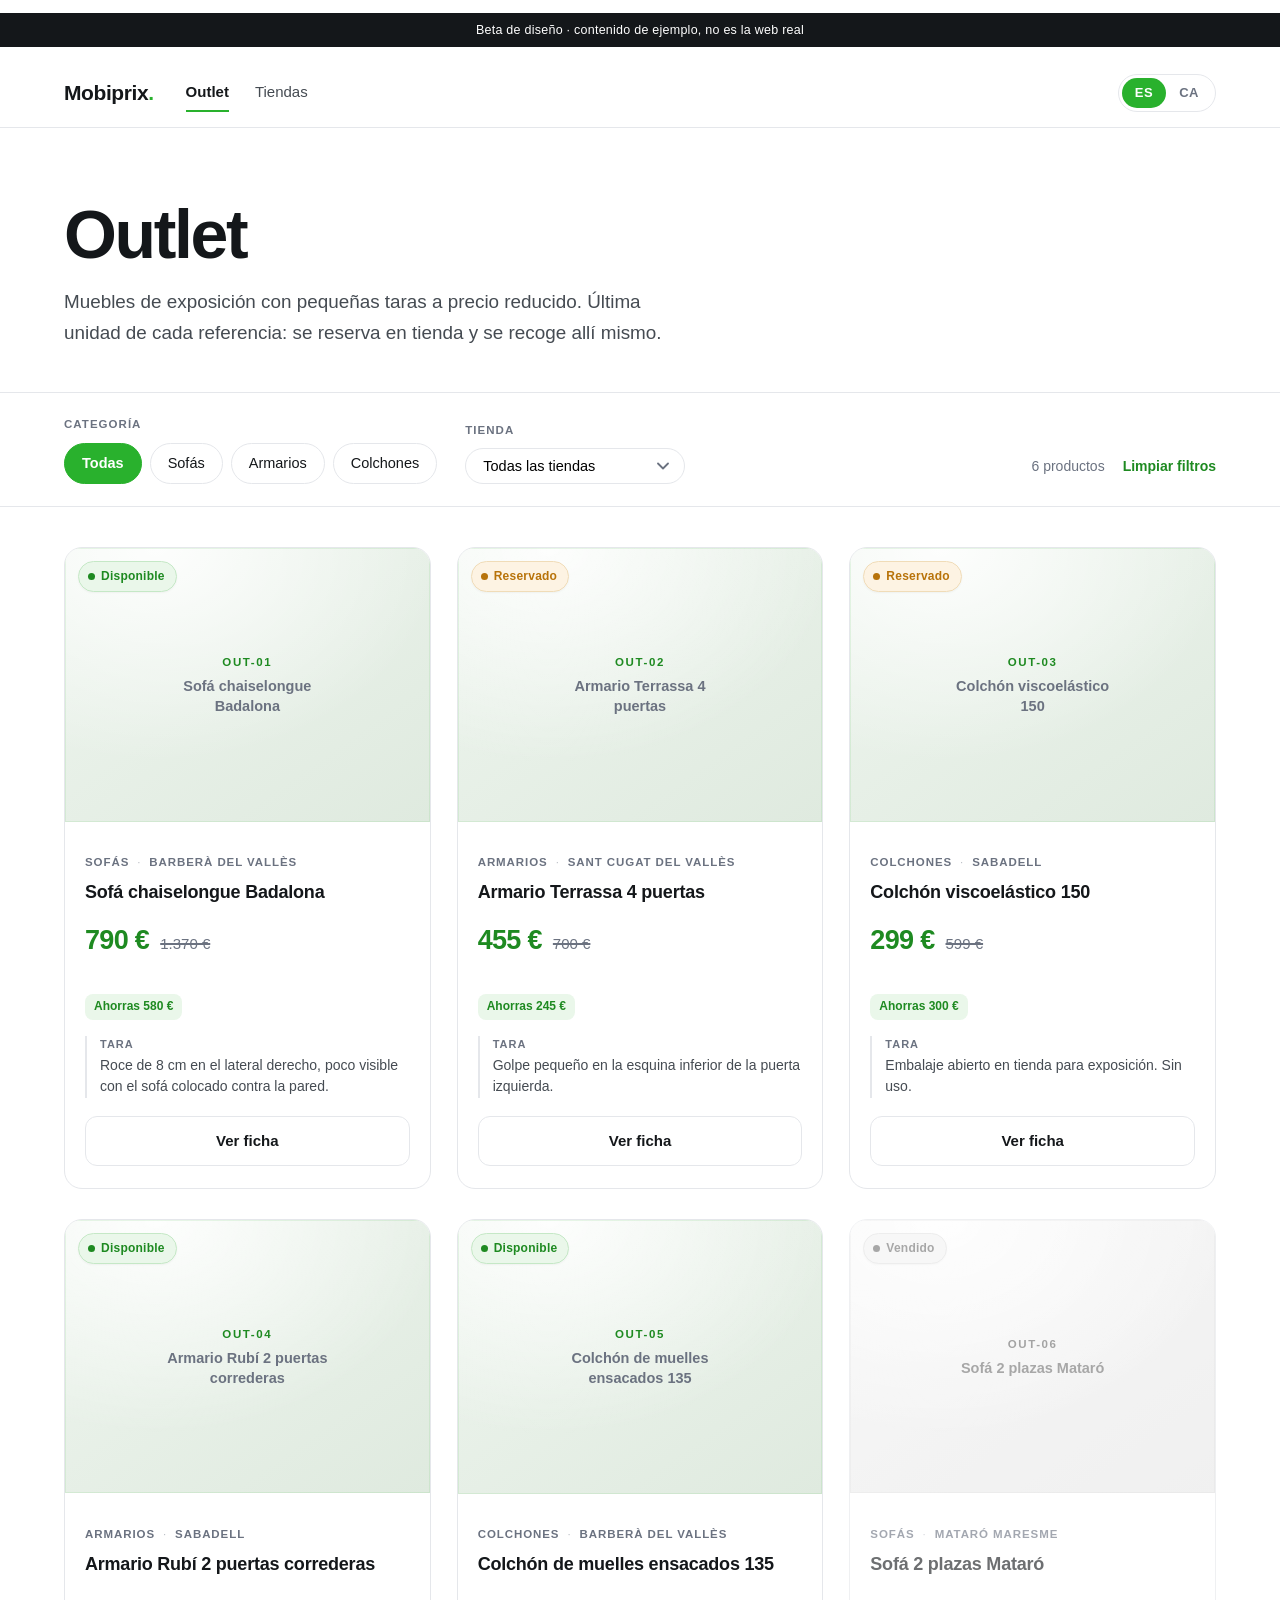
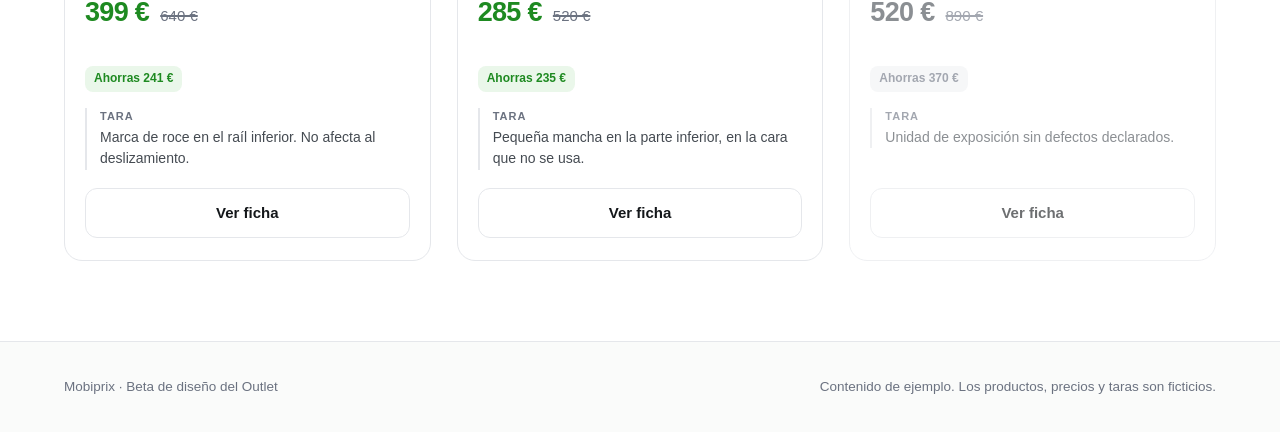
==== index.html @ 19062ee0 "Beta visual del Outlet de Mobiprix Demo estática y navegable para enseñarle el diseño al cliente ant" ====
<!doctype html>
<html lang="es" data-i18n-documento="meta.titulo">
<head>
  <meta charset="utf-8">
  <meta name="viewport" content="width=device-width, initial-scale=1">
  <title>Outlet — Mobiprix</title>
  <meta name="description" content="">
  <meta name="robots" content="noindex, nofollow">
  <link rel="stylesheet" href="/assets/css/styles.css">
</head>
<body>

  <p class="demo-bar" data-i18n="demo.aviso"></p>

  <header class="cabecera">
    <div class="contenedor cabecera__fila">
      <a class="marca" href="/">Mobiprix<span class="marca__punto">.</span></a>

      <nav class="nav">
        <a class="nav__enlace" href="/" aria-current="page" data-i18n="nav.outlet"></a>
        <span class="nav__enlace" data-i18n="nav.tiendas"></span>
      </nav>

      <div class="idioma" role="group" data-i18n-aria="idioma.etiqueta">
        <button type="button" class="idioma__btn" data-idioma="es" aria-pressed="true">ES</button>
        <button type="button" class="idioma__btn" data-idioma="ca" aria-pressed="false">CA</button>
      </div>
    </div>
  </header>

  <main>
    <section class="hero">
      <div class="contenedor">
        <h1 class="hero__titulo" data-i18n="hero.titulo"></h1>
        <p class="hero__subtitulo" data-i18n="hero.subtitulo"></p>
      </div>
    </section>

    <section class="filtros">
      <div class="contenedor filtros__fila">
        <div class="filtros__grupo">
          <span class="filtros__etiqueta" id="et-categoria" data-i18n="filtros.categoria"></span>
          <div class="pills" id="pills-categoria" role="group" aria-labelledby="et-categoria"></div>
        </div>

        <div class="filtros__grupo">
          <label class="filtros__etiqueta" for="select-tienda" data-i18n="filtros.tienda"></label>
          <select class="select" id="select-tienda"></select>
        </div>

        <div class="filtros__cola">
          <span class="recuento" id="recuento" aria-live="polite"></span>
          <button type="button" class="enlace-boton" data-limpiar data-i18n="filtros.limpiar"></button>
        </div>
      </div>
    </section>

    <div class="contenedor">
      <div class="rejilla" id="rejilla"></div>

      <div class="vacio oculto" id="vacio">
        <p class="vacio__titulo" data-i18n="vacio.titulo"></p>
        <p class="vacio__texto" data-i18n="vacio.texto"></p>
        <button type="button" class="boton boton--secundario boton--auto" data-limpiar
                data-i18n="filtros.limpiar"></button>
      </div>
    </div>
  </main>

  <footer class="pie">
    <div class="contenedor pie__fila">
      <span data-i18n="footer.texto"></span>
      <span data-i18n="footer.nota"></span>
    </div>
  </footer>

  <script type="module" src="/assets/js/outlet.js"></script>
</body>
</html>
---- assets/css/styles.css ----
/* ==========================================================================
   Outlet Mobiprix — beta de diseño
   Estilo "Outlet limpio": fondo blanco, mucho aire, verde de marca como
   color de precio y estado (sustituye al rojo/coral de mobiprix.com).
   ========================================================================== */

:root {
  /* Marca */
  --verde:        #29b12d;
  --verde-fuerte: #1e8a21;
  --verde-suave:  #eaf7ea;
  --verde-borde:  #c5e8c6;

  /* Estados */
  --ambar:        #b8730a;
  --ambar-suave:  #fdf3e3;
  --ambar-borde:  #f0dcb8;
  --gris-estado:  #6b7280;
  --gris-suave:   #f1f2f4;
  --gris-borde:   #e0e2e6;

  /* Neutros */
  --tinta:     #14171a;
  --tinta-2:   #454b52;
  --tinta-3:   #6b7280;
  --linea:     #e5e7eb;
  --fondo:     #ffffff;
  --fondo-2:   #fafbfa;

  /* Forma */
  --r-s:  8px;
  --r-m:  12px;
  --r-l:  18px;
  --sombra:      0 1px 2px rgba(20, 23, 26, .04);
  --sombra-alta: 0 12px 32px rgba(20, 23, 26, .10);

  /* Medida */
  --ancho: 1200px;

  /* Tipografía: stack de sistema mientras no haya manual de marca */
  --fuente: -apple-system, BlinkMacSystemFont, "Segoe UI", Roboto,
            "Helvetica Neue", Arial, sans-serif;
}

* { box-sizing: border-box; }

html { -webkit-text-size-adjust: 100%; }

body {
  margin: 0;
  font-family: var(--fuente);
  color: var(--tinta);
  background: var(--fondo);
  line-height: 1.6;
  font-size: 16px;
  -webkit-font-smoothing: antialiased;
}

img { max-width: 100%; display: block; }
button { font: inherit; color: inherit; }
a { color: inherit; }

.contenedor {
  width: 100%;
  max-width: var(--ancho);
  margin: 0 auto;
  padding: 0 24px;
}

.oculto { display: none !important; }

.solo-lectores {
  position: absolute; width: 1px; height: 1px;
  padding: 0; margin: -1px; overflow: hidden;
  clip: rect(0 0 0 0); white-space: nowrap; border: 0;
}

/* --------------------------------------------------------------- Aviso demo */

.demo-bar {
  background: var(--tinta);
  color: #fff;
  font-size: 12.5px;
  letter-spacing: .02em;
  text-align: center;
  padding: 7px 16px;
}

/* -------------------------------------------------------------------- Header */

.cabecera {
  position: sticky;
  top: 0;
  z-index: 40;
  background: rgba(255, 255, 255, .92);
  backdrop-filter: saturate(180%) blur(10px);
  border-bottom: 1px solid var(--linea);
}

.cabecera__fila {
  display: flex;
  align-items: center;
  gap: 32px;
  height: 68px;
}

.marca {
  font-size: 21px;
  font-weight: 800;
  letter-spacing: -.02em;
  text-decoration: none;
  white-space: nowrap;
}
.marca__punto { color: var(--verde); }

.nav {
  display: flex;
  gap: 26px;
  margin-right: auto;
}

.nav__enlace {
  text-decoration: none;
  font-size: 15px;
  font-weight: 500;
  color: var(--tinta-2);
  padding: 6px 0;
  border-bottom: 2px solid transparent;
  transition: color .15s, border-color .15s;
}
.nav__enlace:hover { color: var(--tinta); }
.nav__enlace[aria-current="page"] {
  color: var(--tinta);
  font-weight: 600;
  border-bottom-color: var(--verde);
}

/* Conmutador de idioma */
.idioma {
  display: flex;
  align-items: center;
  border: 1px solid var(--linea);
  border-radius: 999px;
  padding: 3px;
  background: #fff;
}

.idioma__btn {
  border: 0;
  background: transparent;
  cursor: pointer;
  font-size: 13px;
  font-weight: 700;
  letter-spacing: .04em;
  color: var(--tinta-3);
  padding: 5px 13px;
  border-radius: 999px;
  transition: background .15s, color .15s;
}
.idioma__btn:hover { color: var(--tinta); }
.idioma__btn[aria-pressed="true"] {
  background: var(--verde);
  color: #fff;
}

/* ---------------------------------------------------------------------- Hero */

.hero { padding: 72px 0 44px; }

.hero__titulo {
  margin: 0 0 18px;
  font-size: clamp(2.75rem, 6vw, 4.25rem);
  line-height: 1.02;
  letter-spacing: -.035em;
  font-weight: 800;
}

.hero__subtitulo {
  margin: 0;
  max-width: 60ch;
  font-size: clamp(1.02rem, 1.5vw, 1.18rem);
  color: var(--tinta-2);
  line-height: 1.62;
}

/* ------------------------------------------------------------------- Filtros */

.filtros {
  border-top: 1px solid var(--linea);
  border-bottom: 1px solid var(--linea);
  padding: 22px 0;
  margin-bottom: 40px;
}

.filtros__fila {
  display: flex;
  align-items: flex-end;
  flex-wrap: wrap;
  gap: 28px;
}

.filtros__grupo { display: flex; flex-direction: column; gap: 9px; }

.filtros__etiqueta {
  font-size: 11.5px;
  font-weight: 700;
  text-transform: uppercase;
  letter-spacing: .09em;
  color: var(--tinta-3);
}

.pills { display: flex; flex-wrap: wrap; gap: 8px; }

.pill {
  border: 1px solid var(--linea);
  background: #fff;
  border-radius: 999px;
  padding: 8px 17px;
  font-size: 14.5px;
  font-weight: 500;
  cursor: pointer;
  white-space: nowrap;
  transition: border-color .15s, background .15s, color .15s;
}
.pill:hover { border-color: var(--tinta-3); }
.pill[aria-pressed="true"] {
  background: var(--verde);
  border-color: var(--verde);
  color: #fff;
  font-weight: 600;
}

.select {
  appearance: none;
  border: 1px solid var(--linea);
  background: #fff url("data:image/svg+xml;charset=utf-8,%3Csvg xmlns='http://www.w3.org/2000/svg' width='12' height='8' viewBox='0 0 12 8'%3E%3Cpath d='M1 1.5 6 6.5l5-5' stroke='%236b7280' stroke-width='1.8' fill='none' stroke-linecap='round' stroke-linejoin='round'/%3E%3C/svg%3E")
        no-repeat right 15px center;
  border-radius: 999px;
  padding: 9px 42px 9px 17px;
  font-size: 14.5px;
  cursor: pointer;
  min-width: 220px;
  transition: border-color .15s;
}
.select:hover { border-color: var(--tinta-3); }

.filtros__cola {
  display: flex;
  align-items: center;
  gap: 18px;
  margin-left: auto;
  padding-bottom: 2px;
}

.recuento {
  font-size: 14px;
  color: var(--tinta-3);
  font-variant-numeric: tabular-nums;
  white-space: nowrap;
}

.enlace-boton {
  border: 0;
  background: transparent;
  cursor: pointer;
  font-size: 14px;
  font-weight: 600;
  color: var(--verde-fuerte);
  padding: 4px 0;
  border-bottom: 1px solid transparent;
  white-space: nowrap;
}
.enlace-boton:hover { border-bottom-color: var(--verde-fuerte); }

/* --------------------------------------------------------------------- Grid */

.rejilla {
  display: grid;
  grid-template-columns: repeat(auto-fill, minmax(285px, 1fr));
  gap: 30px 26px;
  padding-bottom: 80px;
}

/* ------------------------------------------------------------------ Tarjeta */

.tarjeta {
  display: flex;
  flex-direction: column;
  border: 1px solid var(--linea);
  border-radius: var(--r-l);
  overflow: hidden;
  background: #fff;
  transition: border-color .18s, box-shadow .18s, transform .18s;
}
.tarjeta:hover {
  border-color: var(--gris-borde);
  box-shadow: var(--sombra-alta);
  transform: translateY(-3px);
}
.tarjeta--vendido { opacity: .62; }
.tarjeta--vendido:hover { transform: none; box-shadow: var(--sombra); }

.media {
  position: relative;
  aspect-ratio: 4 / 3;
  background: var(--gris-suave);
  overflow: hidden;
}
.media img {
  width: 100%; height: 100%;
  object-fit: cover;
}
.tarjeta--vendido .media img,
.tarjeta--vendido .media--ph { filter: grayscale(1); }

/* Placeholder mientras no hay fotos reales.
   Deliberadamente suave: con seis bloques de verde saturado la página no deja
   ver el diseño, que es justo lo que el cliente tiene que valorar aquí. */
.media--ph {
  background:
    radial-gradient(130% 130% at 25% 0%, rgba(255,255,255,.9) 0%, rgba(255,255,255,0) 60%),
    linear-gradient(145deg, #eef5ee 0%, #dfeadf 100%);
  box-shadow: inset 0 0 0 1px rgba(41, 177, 45, .10);
}
.media--ph img { display: none; }

.media__ph {
  display: none;
  position: absolute;
  inset: 0;
  flex-direction: column;
  align-items: center;
  justify-content: center;
  gap: 6px;
  padding: 20px;
  text-align: center;
  color: var(--tinta-2);
}
.media--ph .media__ph { display: flex; }

.media__ph-ref {
  font-size: 11.5px;
  font-weight: 800;
  letter-spacing: .14em;
  color: var(--verde-fuerte);
}
.media__ph-nombre {
  font-size: 14.5px;
  font-weight: 600;
  line-height: 1.35;
  max-width: 22ch;
  color: var(--tinta-3);
}

.estado {
  position: absolute;
  top: 13px; left: 13px;
  display: inline-flex;
  align-items: center;
  gap: 6px;
  font-size: 12px;
  font-weight: 700;
  letter-spacing: .02em;
  padding: 5px 11px 5px 9px;
  border-radius: 999px;
  background: #fff;
  border: 1px solid var(--linea);
  box-shadow: var(--sombra);
}
.estado::before {
  content: "";
  width: 7px; height: 7px;
  border-radius: 50%;
  background: currentColor;
}
.estado--disponible { color: var(--verde-fuerte); background: var(--verde-suave); border-color: var(--verde-borde); }
.estado--reservado  { color: var(--ambar);       background: var(--ambar-suave); border-color: var(--ambar-borde); }
.estado--vendido    { color: var(--gris-estado); background: var(--gris-suave);  border-color: var(--gris-borde); }

.tarjeta__cuerpo {
  display: flex;
  flex-direction: column;
  flex: 1;
  padding: 20px 20px 22px;
}

.meta {
  display: flex;
  align-items: center;
  gap: 8px;
  font-size: 11.5px;
  font-weight: 700;
  text-transform: uppercase;
  letter-spacing: .08em;
  color: var(--tinta-3);
  margin-bottom: 10px;
}
.meta__sep { opacity: .45; font-weight: 400; }

.tarjeta__nombre {
  margin: 0 0 14px;
  font-size: 18px;
  line-height: 1.32;
  font-weight: 700;
  letter-spacing: -.012em;
}

.precios {
  display: flex;
  align-items: baseline;
  gap: 11px;
  margin-bottom: 14px;
}
.precio-antes {
  font-size: 15px;
  color: var(--tinta-3);
  text-decoration: line-through;
  text-decoration-thickness: 1.5px;
}
.precio-ahora {
  font-size: 27px;
  font-weight: 800;
  letter-spacing: -.025em;
  color: var(--verde-fuerte);
}
.tarjeta--vendido .precio-ahora { color: var(--tinta-2); }

.ahorro {
  display: inline-block;
  font-size: 12px;
  font-weight: 700;
  color: var(--verde-fuerte);
  background: var(--verde-suave);
  border-radius: var(--r-s);
  padding: 3px 9px;
}
.tarjeta--vendido .ahorro { color: var(--tinta-3); background: var(--gris-suave); }

.tara {
  margin: 0 0 18px;
  font-size: 14px;
  line-height: 1.55;
  color: var(--tinta-2);
  padding-left: 13px;
  border-left: 2px solid var(--linea);
}
.tara__etiqueta {
  display: block;
  font-size: 11px;
  font-weight: 700;
  text-transform: uppercase;
  letter-spacing: .09em;
  color: var(--tinta-3);
  margin-bottom: 2px;
}

.tarjeta__pie { margin-top: auto; }

/* -------------------------------------------------------------------- Botones */

.boton {
  display: inline-flex;
  align-items: center;
  justify-content: center;
  gap: 8px;
  width: 100%;
  border: 1px solid transparent;
  border-radius: var(--r-m);
  padding: 12px 20px;
  font-size: 15px;
  font-weight: 600;
  cursor: pointer;
  text-decoration: none;
  text-align: center;
  transition: background .15s, border-color .15s, color .15s;
}

.boton--principal { background: var(--verde); color: #fff; }
.boton--principal:hover { background: var(--verde-fuerte); }

.boton--secundario {
  background: #fff;
  color: var(--tinta);
  border-color: var(--linea);
}
.boton--secundario:hover { border-color: var(--tinta-3); }

.boton[disabled],
.boton--inerte {
  background: var(--gris-suave);
  color: var(--tinta-3);
  border-color: transparent;
  cursor: not-allowed;
}

.boton--auto { width: auto; }

/* --------------------------------------------------------------- Estado vacío */

.vacio {
  text-align: center;
  padding: 74px 24px 90px;
  border: 1px dashed var(--linea);
  border-radius: var(--r-l);
  margin-bottom: 80px;
}
.vacio__titulo {
  margin: 0 0 8px;
  font-size: 21px;
  font-weight: 700;
  letter-spacing: -.015em;
}
.vacio__texto { margin: 0 0 22px; color: var(--tinta-3); }

/* -------------------------------------------------------------------- Modales */

.modal {
  position: fixed;
  inset: 0;
  z-index: 60;
  display: flex;
  align-items: center;
  justify-content: center;
  padding: 24px;
  background: rgba(20, 23, 26, .55);
  backdrop-filter: blur(3px);
}
.modal[hidden] { display: none; }

/* La confirmación de reserva siempre por encima de la ficha en modal */
#modal-reserva { z-index: 61; }

.modal__panel {
  position: relative;
  width: 100%;
  max-width: 880px;
  max-height: 90vh;
  overflow-y: auto;
  background: #fff;
  border-radius: var(--r-l);
  box-shadow: var(--sombra-alta);
  animation: subir .2s ease-out;
}
.modal__panel--estrecho { max-width: 460px; }

@keyframes subir {
  from { opacity: 0; transform: translateY(14px); }
  to   { opacity: 1; transform: none; }
}
@media (prefers-reduced-motion: reduce) {
  .modal__panel { animation: none; }
  .tarjeta { transition: none; }
  .tarjeta:hover { transform: none; }
}

.modal__cerrar {
  position: absolute;
  top: 14px; right: 14px;
  z-index: 2;
  width: 36px; height: 36px;
  display: flex;
  align-items: center;
  justify-content: center;
  border: 1px solid var(--linea);
  border-radius: 50%;
  background: rgba(255, 255, 255, .94);
  cursor: pointer;
  font-size: 19px;
  line-height: 1;
  color: var(--tinta-2);
}
.modal__cerrar:hover { background: #fff; border-color: var(--tinta-3); color: var(--tinta); }

/* Confirmación de reserva */
.confirmacion { padding: 40px 34px 32px; text-align: center; }

.confirmacion__icono {
  width: 58px; height: 58px;
  margin: 0 auto 20px;
  border-radius: 50%;
  background: var(--verde-suave);
  color: var(--verde-fuerte);
  display: flex;
  align-items: center;
  justify-content: center;
}
.confirmacion__icono svg { width: 27px; height: 27px; }

.confirmacion__titulo {
  margin: 0 0 10px;
  font-size: 22px;
  font-weight: 800;
  letter-spacing: -.02em;
}
.confirmacion__texto {
  margin: 0 0 20px;
  color: var(--tinta-2);
  line-height: 1.6;
}
.confirmacion__nota {
  margin: 0 0 26px;
  font-size: 13px;
  color: var(--tinta-3);
  background: var(--gris-suave);
  border-radius: var(--r-s);
  padding: 10px 14px;
}

/* --------------------------------------------------------------- Ficha (detalle) */

.detalle {
  display: grid;
  grid-template-columns: minmax(0, 1.05fr) minmax(0, 1fr);
  gap: 44px;
  align-items: start;
}

.modal .detalle { padding: 30px; gap: 32px; }
.pagina-ficha .detalle { padding: 52px 0 90px; gap: 56px; }

.detalle__media {
  position: relative;
  aspect-ratio: 4 / 3;
  border-radius: var(--r-m);
  overflow: hidden;
  background: var(--gris-suave);
}
.detalle__media img { width: 100%; height: 100%; object-fit: cover; }
.detalle--vendido .detalle__media img,
.detalle--vendido .detalle__media.media--ph { filter: grayscale(1); }

.detalle__ref {
  font-size: 11.5px;
  font-weight: 700;
  text-transform: uppercase;
  letter-spacing: .1em;
  color: var(--tinta-3);
  margin-bottom: 10px;
}

.detalle__nombre {
  margin: 0 0 20px;
  font-size: clamp(1.6rem, 3vw, 2.15rem);
  line-height: 1.15;
  font-weight: 800;
  letter-spacing: -.028em;
}

.detalle__precios {
  display: flex;
  align-items: baseline;
  flex-wrap: wrap;
  gap: 13px;
  margin-bottom: 24px;
}
.detalle__precios .precio-ahora { font-size: 36px; }
.detalle__precios .precio-antes { font-size: 17px; }

.datos {
  border-top: 1px solid var(--linea);
  margin: 0 0 26px;
}
.datos__fila {
  display: grid;
  grid-template-columns: 122px minmax(0, 1fr);
  gap: 18px;
  padding: 13px 0;
  border-bottom: 1px solid var(--linea);
}
.datos__clave {
  font-size: 11.5px;
  font-weight: 700;
  text-transform: uppercase;
  letter-spacing: .08em;
  color: var(--tinta-3);
  padding-top: 3px;
}
.datos__valor { margin: 0; font-size: 15px; line-height: 1.6; color: var(--tinta-2); }
.datos__valor strong { color: var(--tinta); font-weight: 600; }

.detalle__acciones { display: flex; gap: 12px; flex-wrap: wrap; }
.detalle__acciones .boton { width: auto; min-width: 210px; }

.volver {
  display: inline-flex;
  align-items: center;
  gap: 7px;
  margin-top: 34px;
  font-size: 14.5px;
  font-weight: 600;
  color: var(--tinta-2);
  text-decoration: none;
}
.volver:hover { color: var(--verde-fuerte); }

/* -------------------------------------------------------------------- Footer */

.pie {
  border-top: 1px solid var(--linea);
  background: var(--fondo-2);
  padding: 34px 0;
}
.pie__fila {
  display: flex;
  flex-wrap: wrap;
  gap: 8px 28px;
  align-items: center;
  justify-content: space-between;
  font-size: 13.5px;
  color: var(--tinta-3);
}

/* ------------------------------------------------------------------ Responsive */

@media (max-width: 900px) {
  .detalle { grid-template-columns: 1fr; }
  .pagina-ficha .detalle { padding: 32px 0 64px; gap: 30px; }
  .modal .detalle { padding: 22px; gap: 24px; }
}

@media (max-width: 720px) {
  .contenedor { padding: 0 18px; }

  .cabecera__fila { height: auto; padding: 12px 0; gap: 12px 20px; flex-wrap: wrap; }
  .nav { order: 3; width: 100%; gap: 20px; margin-right: 0; }
  .idioma { margin-left: auto; }

  .hero { padding: 44px 0 30px; }

  .filtros__fila { gap: 20px; }
  .filtros__grupo { width: 100%; }
  .select { width: 100%; min-width: 0; }
  .filtros__cola {
    margin-left: 0;
    width: 100%;
    justify-content: space-between;
    padding-top: 4px;
    border-top: 1px solid var(--linea);
  }

  .rejilla { grid-template-columns: 1fr; gap: 22px; padding-bottom: 56px; }

  .modal { padding: 0; align-items: flex-end; }
  .modal__panel {
    max-width: none;
    max-height: 94vh;
    border-radius: var(--r-l) var(--r-l) 0 0;
  }
  .modal__panel--estrecho { border-radius: var(--r-l) var(--r-l) 0 0; }

  .detalle__acciones .boton { width: 100%; min-width: 0; }
  .datos__fila { grid-template-columns: 1fr; gap: 3px; }

  .pie__fila { flex-direction: column; align-items: flex-start; }
}

/* Foco visible y consistente en todo lo interactivo */
:where(a, button, select, [tabindex]):focus-visible {
  outline: 2px solid var(--verde-fuerte);
  outline-offset: 2px;
  border-radius: var(--r-s);
}
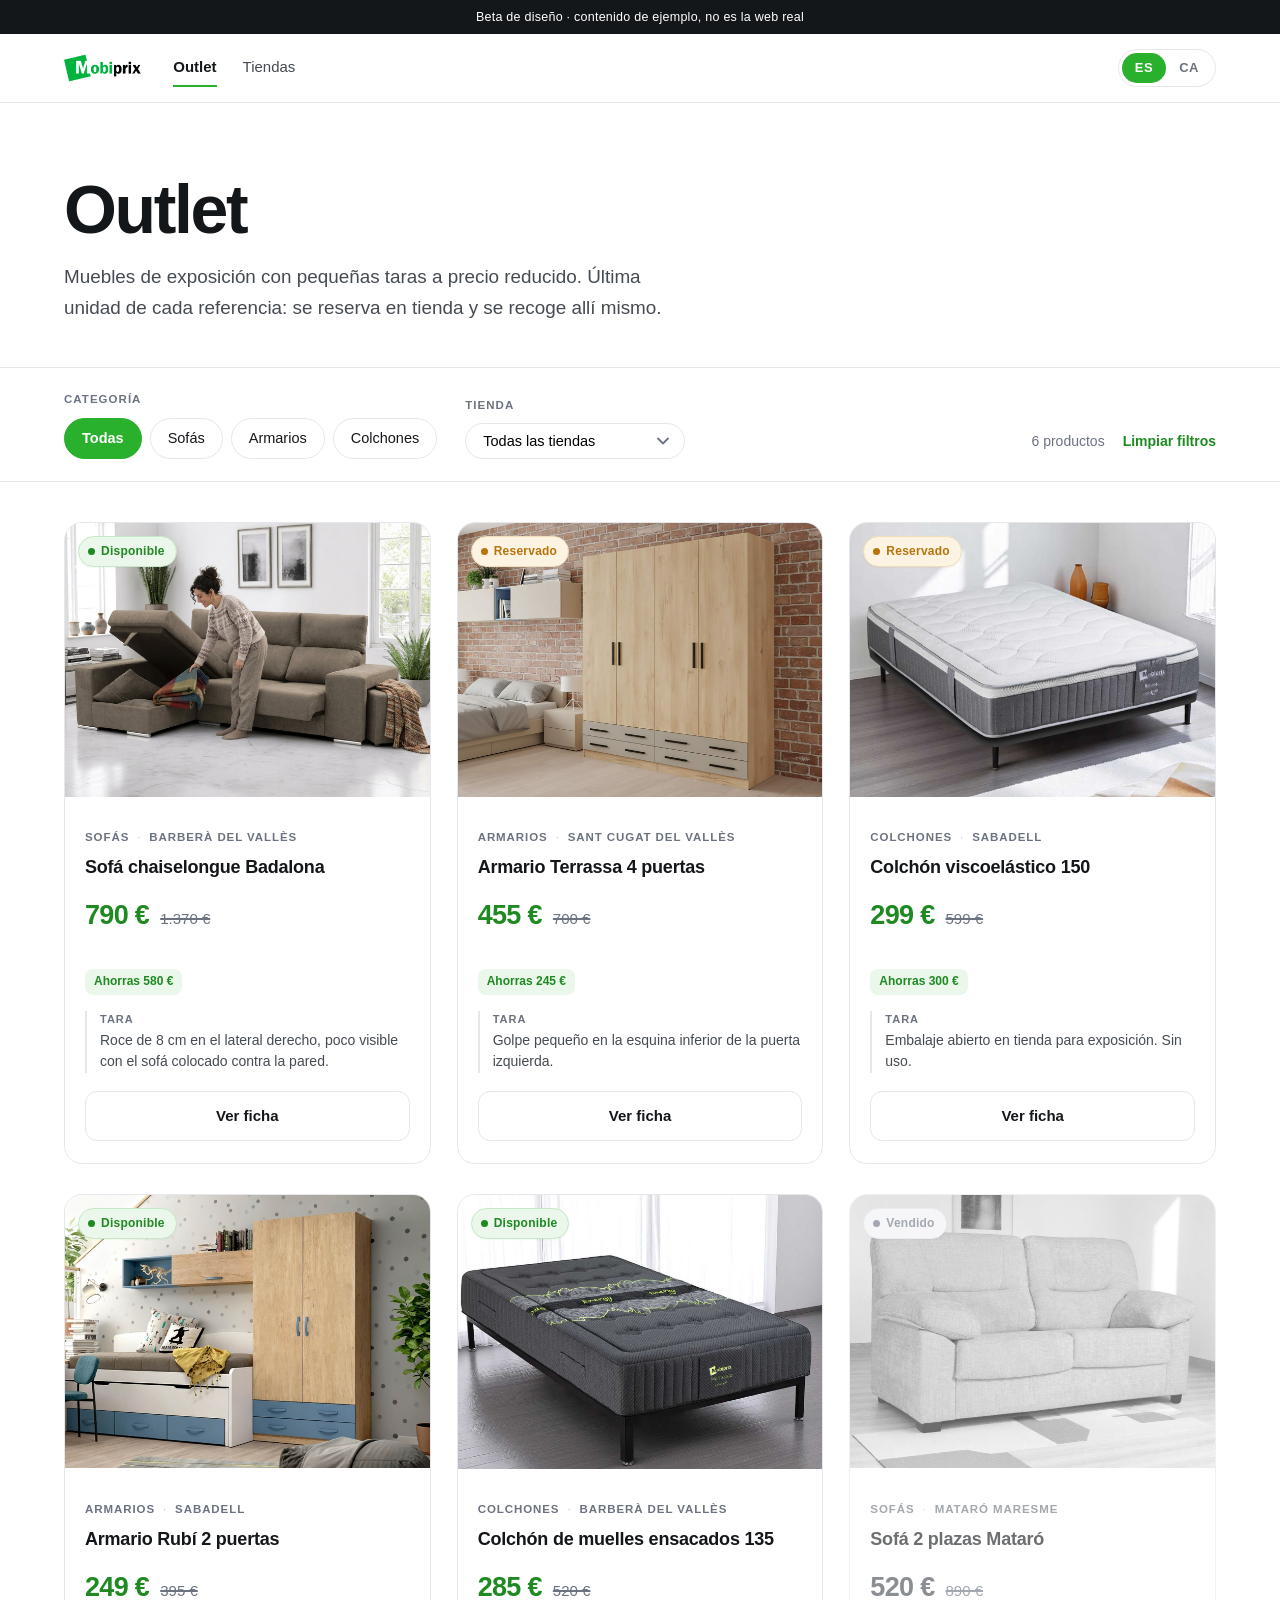
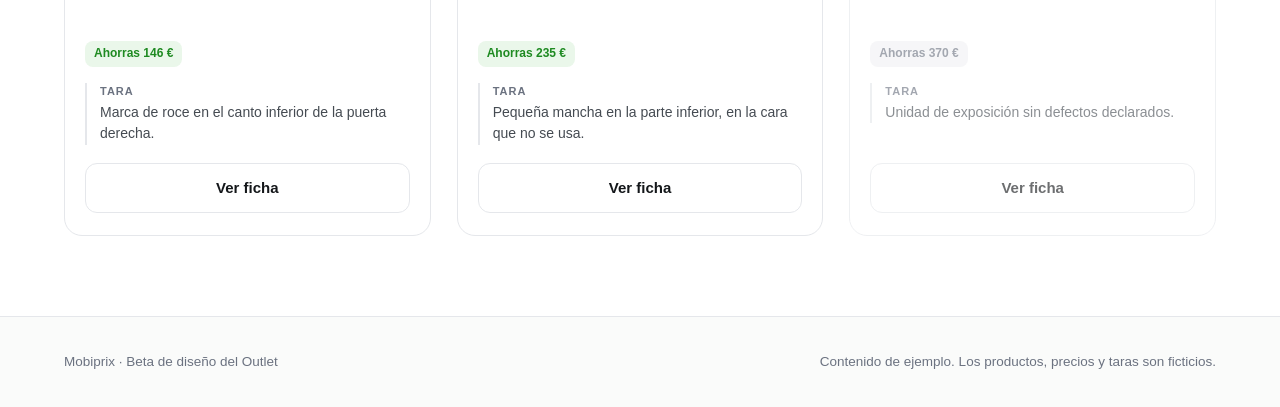
==== commit 7e5ff188: "Poner el logo, la foto de OUT-06 y pegar el banner arriba - La barra negra de demo se separaba unos " ====
--- a/index.html
+++ b/index.html
@@ -6,6 +6,7 @@
   <title>Outlet — Mobiprix</title>
   <meta name="description" content="">
   <meta name="robots" content="noindex, nofollow">
+  <link rel="icon" href="/assets/img/favicon.jpg">
   <link rel="stylesheet" href="/assets/css/styles.css">
 </head>
 <body>
@@ -14,7 +15,7 @@
 
   <header class="cabecera">
     <div class="contenedor cabecera__fila">
-      <a class="marca" href="/">Mobiprix<span class="marca__punto">.</span></a>
+      <a class="marca" href="/"><img src="/assets/img/logo.png" alt="Mobiprix"></a>
 
       <nav class="nav">
         <a class="nav__enlace" href="/" aria-current="page" data-i18n="nav.outlet"></a>
--- a/assets/css/styles.css
+++ b/assets/css/styles.css
@@ -77,7 +77,10 @@
 
 /* --------------------------------------------------------------- Aviso demo */
 
+/* margin:0 obligatorio: es un <p>, y el margen por defecto del navegador
+   colapsa a través del body y separa la barra del borde superior. */
 .demo-bar {
+  margin: 0;
   background: var(--tinta);
   color: #fff;
   font-size: 12.5px;
@@ -105,13 +108,21 @@
 }
 
 .marca {
-  font-size: 21px;
-  font-weight: 800;
-  letter-spacing: -.02em;
+  display: flex;
+  align-items: center;
   text-decoration: none;
-  white-space: nowrap;
-}
-.marca__punto { color: var(--verde); }
+  flex-shrink: 0;
+}
+
+/* El PNG del logo lleva ~24% de alto transparente arriba y abajo, así que la
+   marca visible ocupa la mitad de esta altura. Ese aire hace de separación
+   óptica dentro de la cabecera. Si algún día se sustituye por un logo
+   recortado al ras, hay que bajar este valor. */
+.marca img {
+  display: block;
+  height: 52px;
+  width: auto;
+}
 
 .nav {
   display: flex;
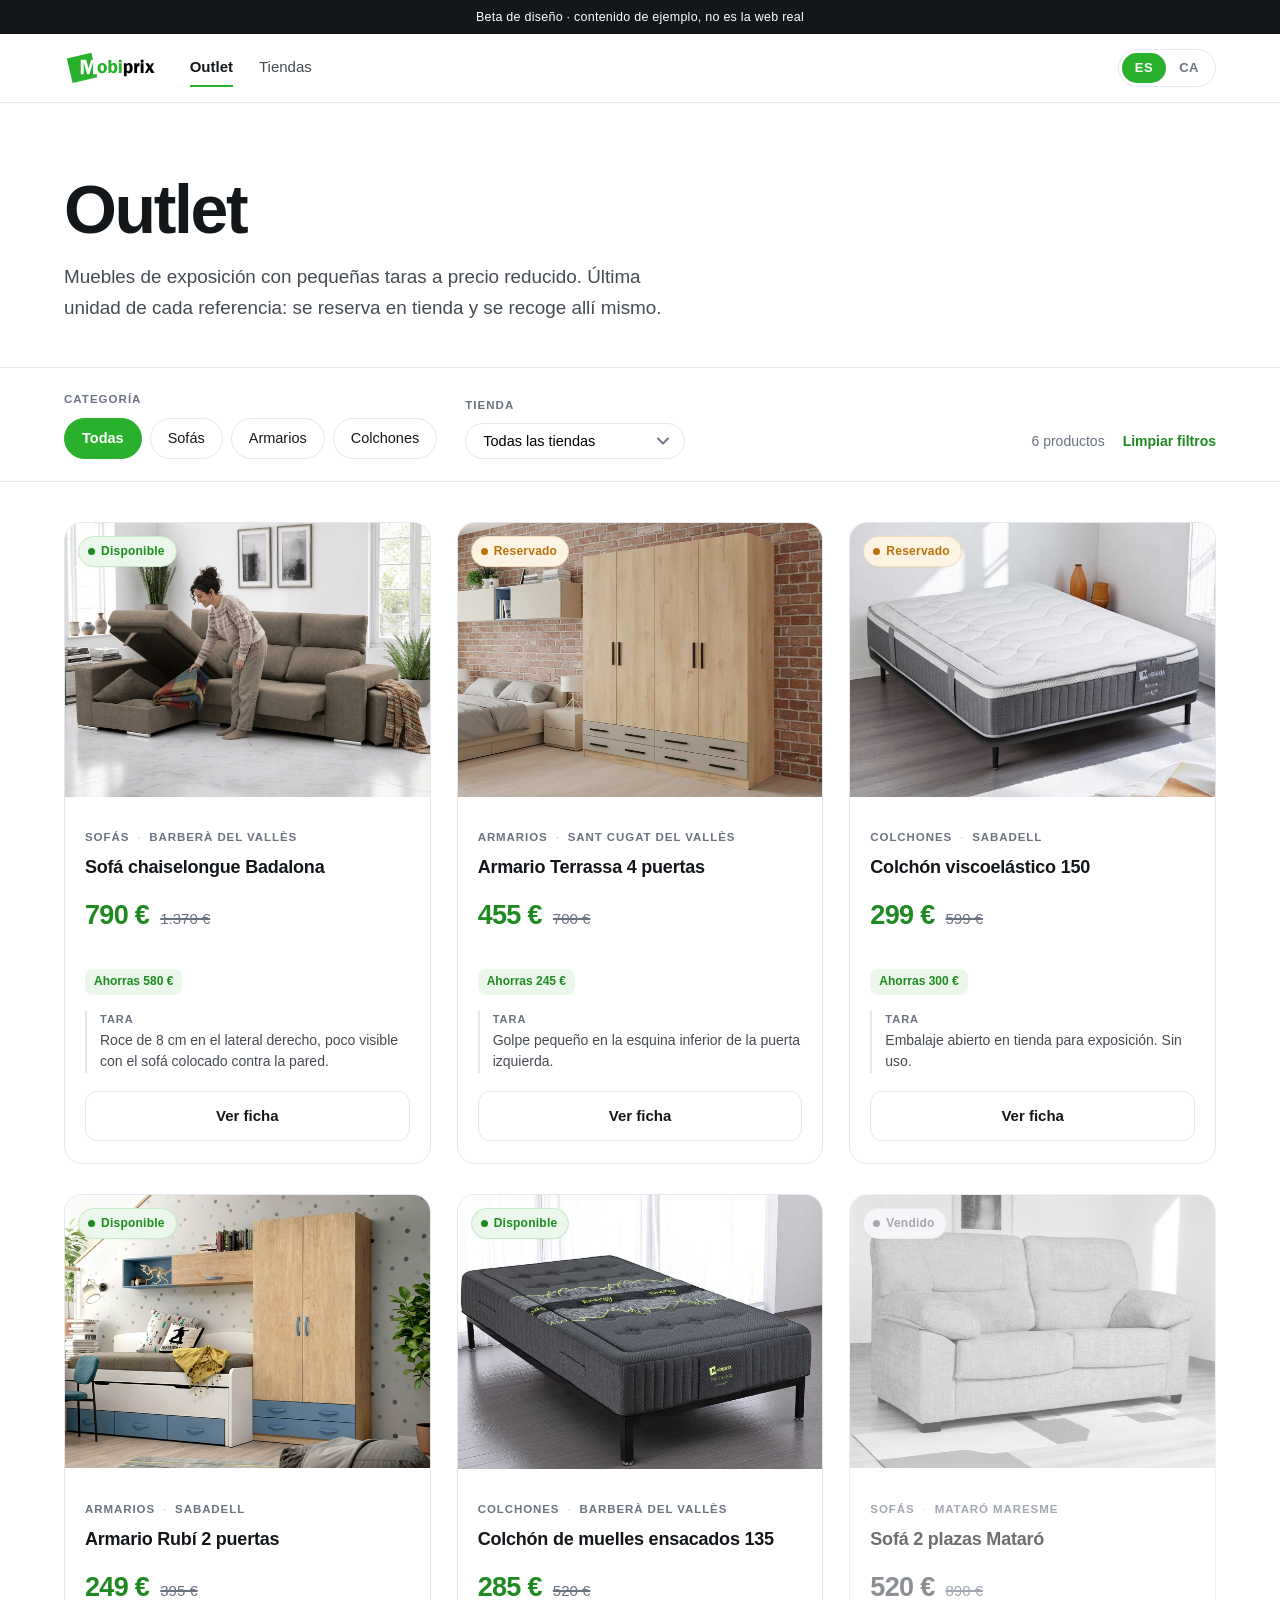
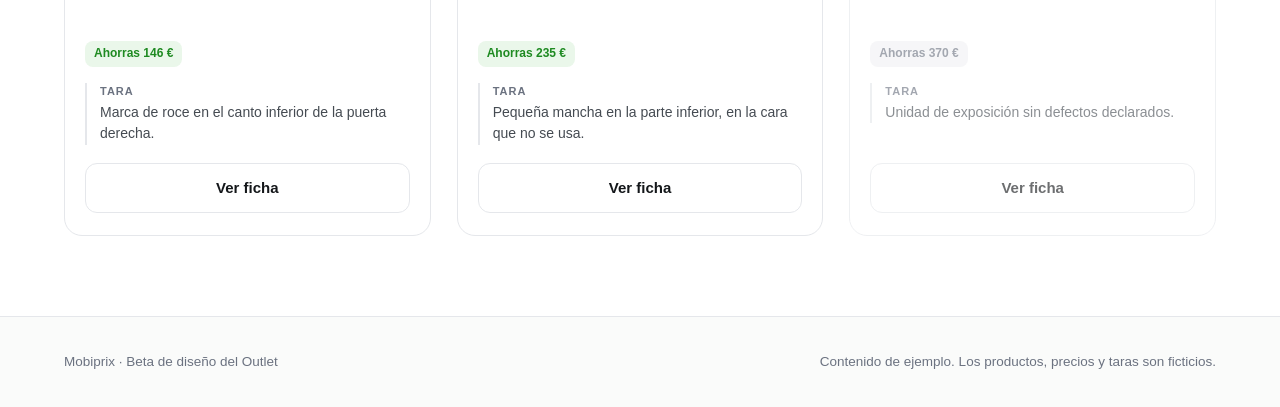
==== commit 2a00cd11: "Poner el logo oficial en SVG y la previsualización al compartir Logo ---- Se sustituye el PNG por el" ====
--- a/index.html
+++ b/index.html
@@ -6,6 +6,24 @@
   <title>Outlet — Mobiprix</title>
   <meta name="description" content="">
   <meta name="robots" content="noindex, nofollow">
+
+  <!-- Previsualización al compartir el enlace. Estos textos van en estático y
+       en castellano a propósito: los rastreadores de WhatsApp, Slack, Telegram
+       o Twitter no ejecutan JavaScript, así que el conmutador de idioma no les
+       llega. Son la única excepción a la regla de que todo el texto visible
+       sale de ui.json. Las URL tienen que ser absolutas. -->
+  <meta property="og:type" content="website">
+  <meta property="og:site_name" content="Mobiprix">
+  <meta property="og:locale" content="es_ES">
+  <meta property="og:url" content="https://mobiprix-beta.vercel.app/">
+  <meta property="og:title" content="Outlet — Mobiprix">
+  <meta property="og:description" content="Muebles de exposición con pequeñas taras a precio reducido. Reserva en tienda. Beta de diseño con contenido de ejemplo.">
+  <meta property="og:image" content="https://mobiprix-beta.vercel.app/assets/img/og.jpg">
+  <meta property="og:image:type" content="image/jpeg">
+  <meta property="og:image:width" content="2400">
+  <meta property="og:image:height" content="1260">
+  <meta property="og:image:alt" content="Listado del Outlet de Mobiprix con seis muebles de exposición y sus precios rebajados.">
+  <meta name="twitter:card" content="summary_large_image">
   <link rel="icon" href="/assets/img/favicon.jpg">
   <link rel="stylesheet" href="/assets/css/styles.css">
 </head>
@@ -15,7 +33,7 @@
 
   <header class="cabecera">
     <div class="contenedor cabecera__fila">
-      <a class="marca" href="/"><img src="/assets/img/logo.png" alt="Mobiprix"></a>
+      <a class="marca" href="/"><img src="/assets/img/logo.svg" alt="Mobiprix"></a>
 
       <nav class="nav">
         <a class="nav__enlace" href="/" aria-current="page" data-i18n="nav.outlet"></a>
--- a/assets/css/styles.css
+++ b/assets/css/styles.css
@@ -114,13 +114,14 @@
   flex-shrink: 0;
 }
 
-/* El PNG del logo lleva ~24% de alto transparente arriba y abajo, así que la
-   marca visible ocupa la mitad de esta altura. Ese aire hace de separación
-   óptica dentro de la cabecera. Si algún día se sustituye por un logo
-   recortado al ras, hay que bajar este valor. */
+/* El SVG mide 320x123 de viewBox con el dibujo en 298.9x103.3: unos 10px de
+   aire arriba y abajo (~8%). Con height:36px la marca se ve a unos 30px, que
+   es lo que pide la cabecera de 68px. El PNG anterior llevaba un 24% de aire
+   y necesitaba 52px para verse igual: si se vuelve a cambiar el archivo, hay
+   que remedir, no reutilizar este número. */
 .marca img {
   display: block;
-  height: 52px;
+  height: 36px;
   width: auto;
 }
 
